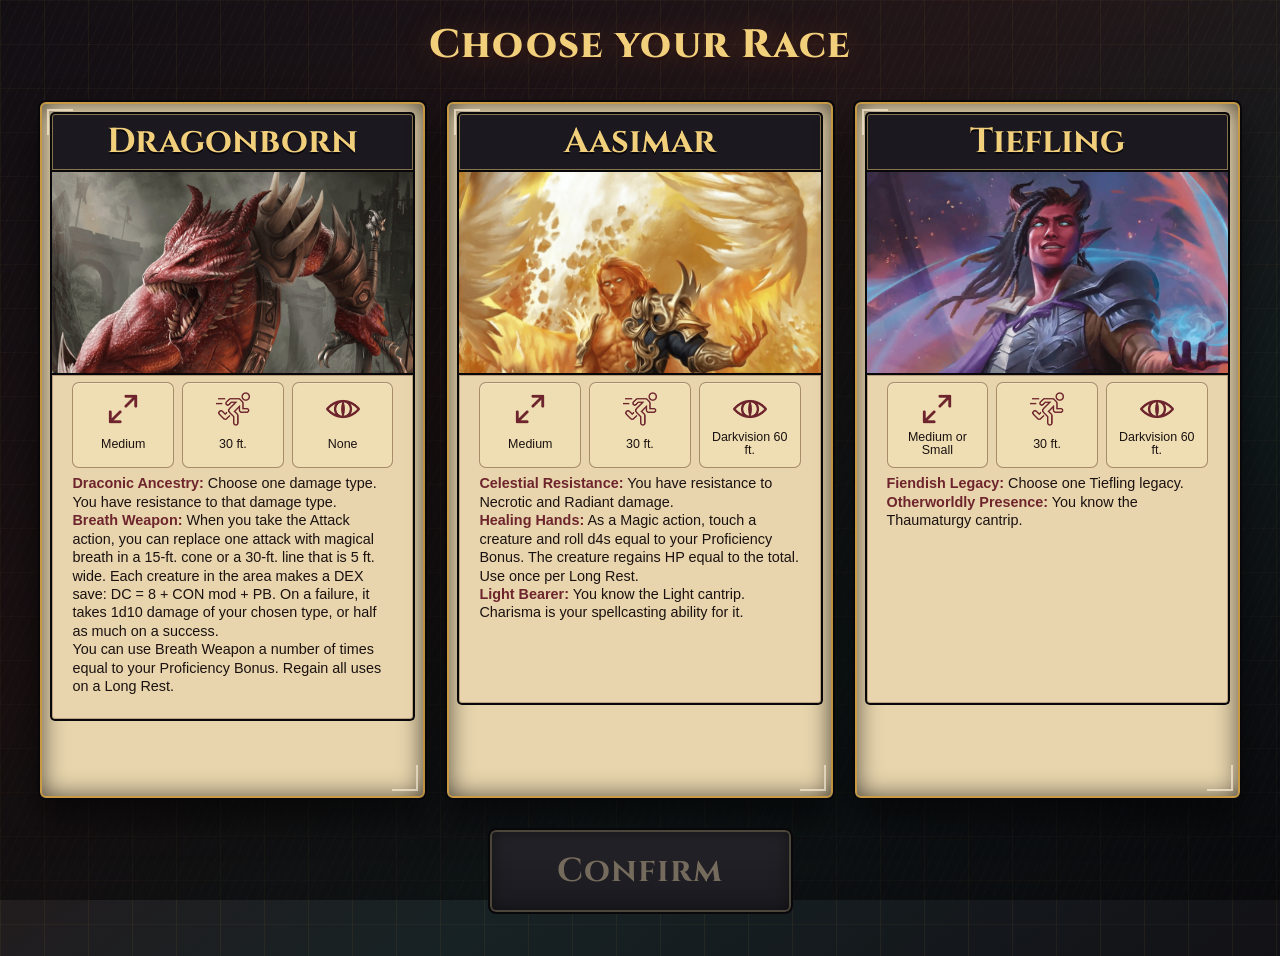
==== index.html @ 8d91b3d7 "Add multiplayer D&D app" ====
<!doctype html>
<html lang="en">
  <head>
    <meta charset="UTF-8" />
    <meta name="viewport" content="width=device-width, initial-scale=1.0" />
    <title>Avtizm 4 - DnD Roguelike</title>
    <link rel="stylesheet" href="styles.css?v=6" />
  </head>
  <body>
    <main class="app-shell">
      <section class="choice-screen" id="race-stage">
        <h1>Choose your Race</h1>
        <div class="card-grid race-grid" id="race-options" aria-live="polite"></div>
        <button class="confirm-button" type="button" id="confirm-race" disabled>Confirm</button>
      </section>

      <section class="choice-screen is-hidden" id="subrace-stage">
        <h1 id="subrace-title">Choose your Lineage</h1>
        <div class="card-grid subrace-grid" id="subrace-options" aria-live="polite"></div>
        <button class="confirm-button" type="button" id="confirm-subrace" disabled>Confirm</button>
      </section>

      <section class="choice-screen is-hidden" id="class-stage">
        <h1>Choose your Class</h1>
        <div class="card-grid class-grid" id="class-options" aria-live="polite"></div>
        <button class="confirm-button" type="button" id="confirm-class" disabled>Confirm</button>
      </section>

      <section class="choice-screen is-hidden" id="class-option-stage">
        <h1 id="class-option-title">Choose your Path</h1>
        <div class="card-grid subrace-grid" id="class-option-options" aria-live="polite"></div>
        <button class="confirm-button" type="button" id="confirm-class-option" disabled>Confirm</button>
      </section>

      <section class="choice-screen is-hidden" id="spell-stage">
        <h1 id="spell-title">Choose your Spell</h1>
        <div class="card-grid spell-grid" id="spell-options" aria-live="polite"></div>
        <button class="confirm-button" type="button" id="confirm-spell" disabled>Confirm</button>
      </section>

      <section class="choice-screen is-hidden" id="origin-feat-stage">
        <h1>Choose your Origin Feat</h1>
        <div class="card-grid subrace-grid" id="origin-feat-options" aria-live="polite"></div>
        <button class="confirm-button" type="button" id="confirm-origin-feat" disabled>Confirm</button>
      </section>

      <section class="choice-screen is-hidden" id="human-feat-stage">
        <h1>Choose your Human Feat</h1>
        <div class="card-grid subrace-grid" id="human-feat-options" aria-live="polite"></div>
        <button class="confirm-button" type="button" id="confirm-human-feat" disabled>Confirm</button>
      </section>

      <section class="choice-screen is-hidden" id="summary-stage">
        <h1 id="summary-title">Ready for the Dungeon</h1>
        <div class="summary-card" aria-label="Chosen character">
          <div class="summary-race">
            <strong id="summary-race-name"></strong>
            <img id="summary-race-image" alt="" />
            <p id="summary-race-description"></p>
          </div>
          <div class="summary-class">
            <strong id="summary-class-name"></strong>
            <img id="summary-class-icon" alt="" />
            <p id="summary-class-description"></p>
          </div>
        </div>
        <p id="summary-text"></p>
        <div class="summary-actions">
          <button class="confirm-button" type="button" id="reroll-button">Start over</button>
          <button class="confirm-button secondary" type="button" id="continue-button">Continue</button>
        </div>
      </section>
    </main>

    <script src="script.js?v=1"></script>
  </body>
</html>
---- styles.css ----
@import url("https://fonts.googleapis.com/css2?family=Alegreya+Sans:wght@500;700;800&family=Cinzel:wght@600;700;800&display=swap");

:root {
  color-scheme: dark;
  --void: #111015;
  --stone: #211f27;
  --iron: #3b3540;
  --brass: #c99a43;
  --brass-bright: #f1cf7b;
  --blood: #8c2f38;
  --ember: #d45f32;
  --teal: #3e8d88;
  --parchment: #e8d5ad;
  --parchment-deep: #c9aa72;
  --ink: #1a1110;
  --text: #f7ead2;
  --muted: #bfae91;
  --display-font: Cinzel, "Palatino Linotype", Georgia, serif;
  --body-font: Arial, Helvetica, sans-serif;
  font-family: var(--body-font);
}

* {
  box-sizing: border-box;
}

body {
  min-height: 100vh;
  margin: 0;
  color: var(--text);
  background:
    linear-gradient(90deg, rgba(201, 154, 67, 0.08) 1px, transparent 1px),
    linear-gradient(rgba(201, 154, 67, 0.05) 1px, transparent 1px),
    linear-gradient(145deg, #151116 0%, #27191b 38%, #172224 68%, #121116 100%);
  background-size:
    44px 44px,
    44px 44px,
    auto;
}

body::before {
  content: "";
  position: fixed;
  inset: 0;
  pointer-events: none;
  background:
    linear-gradient(180deg, rgba(0, 0, 0, 0.1), rgba(0, 0, 0, 0.46)),
    repeating-linear-gradient(
      115deg,
      rgba(255, 255, 255, 0.025) 0,
      rgba(255, 255, 255, 0.025) 1px,
      transparent 1px,
      transparent 9px
    );
}

button {
  color: inherit;
  font: inherit;
}

.app-shell {
  min-height: 100vh;
  display: grid;
  border: 0;
  box-shadow: none;
}

.choice-screen {
  position: relative;
  z-index: 1;
  min-height: calc(100vh - 16px);
  padding: 18px 3vw 42px;
  display: grid;
  grid-template-rows: auto auto auto;
  justify-items: center;
  gap: 28px;
}

.choice-screen.is-hidden {
  display: none;
}

h1 {
  margin: 0;
  color: var(--brass-bright);
  font-size: clamp(1.9rem, 3.1vw, 3.1rem);
  font-family: var(--display-font);
  font-weight: 800;
  letter-spacing: 0.03em;
  text-align: center;
  text-shadow:
    0 3px 0 #2a1111,
    0 0 28px rgba(212, 95, 50, 0.32);
}

.card-grid {
  width: min(100%, 1760px);
  align-self: center;
  display: grid;
  grid-template-columns: repeat(3, minmax(320px, 460px));
  justify-content: space-between;
  align-items: start;
  gap: 18px;
}

.class-grid {
  width: min(100%, 1760px);
  grid-template-columns: repeat(3, minmax(320px, 460px));
  gap: 18px;
}

.card-grid.has-two-cards {
  grid-template-columns: repeat(2, minmax(320px, 460px));
  justify-content: center;
  gap: 64px;
}

.card-grid.has-one-card {
  grid-template-columns: minmax(320px, 460px);
  justify-content: center;
}

.choice-card {
  position: relative;
  width: 100%;
  min-height: 700px;
  max-height: 700px;
  padding: 10px;
  border: 2px solid #08070a;
  border-radius: 8px;
  background: var(--parchment);
  box-shadow:
    0 20px 34px rgba(0, 0, 0, 0.52),
    inset 0 0 0 2px var(--brass),
    inset 0 0 26px rgba(0, 0, 0, 0.72);
  display: grid;
  grid-template-rows: auto auto 1fr;
  overflow: hidden;
  overscroll-behavior: contain;
  text-align: center;
  cursor: pointer;
  transform: translateY(0);
  transition:
    transform 160ms ease,
    box-shadow 160ms ease,
    border-color 160ms ease,
    filter 160ms ease;
}

.choice-card::-webkit-scrollbar {
  width: 0;
  height: 0;
}

.race-card {
  min-height: 700px;
}

.class-card {
  min-height: 700px;
  grid-template-rows: auto minmax(0, 1fr);
  align-self: stretch;
  overflow: visible;
}

.subrace-card {
  min-height: 700px;
  grid-template-rows: auto minmax(0, 1fr);
  --subrace-color: var(--brass-bright);
  --subrace-glow: rgba(241, 207, 123, 0.42);
}

.spell-card {
  min-height: 700px;
  grid-template-rows: auto auto minmax(0, 1fr);
  --spell-color: #8ed6f0;
  --spell-glow: rgba(142, 214, 240, 0.34);
}

.subrace-card .choice-name {
  color: var(--subrace-color);
  box-shadow: inset 0 0 0 1px var(--subrace-color);
}

.spell-card .choice-name {
  color: var(--spell-color);
  box-shadow: inset 0 0 0 1px var(--spell-color);
  font-size: clamp(1.35rem, 1.8vw, 1.9rem);
}

.subrace-card.is-selected,
.subrace-card.is-selected:hover,
.subrace-card.is-selected:focus-visible {
  box-shadow:
    0 34px 54px rgba(0, 0, 0, 0.68),
    0 0 0 4px var(--subrace-glow),
    0 0 34px var(--subrace-glow),
    inset 0 0 0 2px var(--subrace-color),
    inset 0 0 38px rgba(241, 207, 123, 0.1);
}

.spell-card.is-selected,
.spell-card.is-selected:hover,
.spell-card.is-selected:focus-visible {
  box-shadow:
    0 34px 54px rgba(0, 0, 0, 0.68),
    0 0 0 4px var(--spell-glow),
    0 0 34px var(--spell-glow),
    inset 0 0 0 2px var(--spell-color),
    inset 0 0 38px rgba(142, 214, 240, 0.1);
}

.subrace-card[data-name="black dragon"] {
  --subrace-color: #4b4b55;
}

.subrace-card[data-name="blue dragon"] {
  --subrace-color: #4f8ff0;
}

.subrace-card[data-name="brass dragon"] {
  --subrace-color: #d6a652;
}

.subrace-card[data-name="bronze dragon"] {
  --subrace-color: #b87943;
}

.subrace-card[data-name="copper dragon"] {
  --subrace-color: #c46a42;
}

.subrace-card[data-name="gold dragon"] {
  --subrace-color: #f0c85a;
}

.subrace-card[data-name="green dragon"] {
  --subrace-color: #5fb869;
}

.subrace-card[data-name="red dragon"] {
  --subrace-color: #e05243;
}

.subrace-card[data-name="silver dragon"] {
  --subrace-color: #c8d3de;
}

.subrace-card[data-name="white dragon"] {
  --subrace-color: #f2f0df;
}

.subrace-card[data-name="drow"],
.subrace-card[data-name="shadowmoor elf"] {
  --subrace-color: #9b8fda;
}

.subrace-card[data-name="high elf"],
.subrace-card[data-name="lorwyn elf"] {
  --subrace-color: #f0d879;
}

.subrace-card[data-name="wood elf"],
.subrace-card[data-name="forest gnome"] {
  --subrace-color: #78b66d;
}

.subrace-card[data-name="rock gnome"] {
  --subrace-color: #b8895f;
}

.subrace-card[data-name="cloud giant"] {
  --subrace-color: #a9d7ea;
}

.subrace-card[data-name="fire giant"] {
  --subrace-color: #e76539;
}

.subrace-card[data-name="frost giant"] {
  --subrace-color: #8ed6f0;
}

.subrace-card[data-name="hill giant"] {
  --subrace-color: #a78b54;
}

.subrace-card[data-name="stone giant"] {
  --subrace-color: #8e8f91;
}

.subrace-card[data-name="storm giant"] {
  --subrace-color: #7d8df0;
}

.subrace-card[data-name="abyssal"] {
  --subrace-color: #78b66d;
}

.subrace-card[data-name="chthonic"] {
  --subrace-color: #a18ac7;
}

.subrace-card[data-name="infernal"] {
  --subrace-color: #e05243;
}

.choice-card::before,
.choice-card::after {
  content: "";
  position: absolute;
  width: 24px;
  height: 24px;
  pointer-events: none;
  border-color: var(--brass-bright);
  opacity: 0.72;
}

.choice-card::before {
  top: 7px;
  left: 7px;
  border-top: 2px solid;
  border-left: 2px solid;
}

.choice-card::after {
  right: 7px;
  bottom: 7px;
  border-right: 2px solid;
  border-bottom: 2px solid;
}

.choice-card:hover,
.choice-card:focus-visible {
  outline: 0;
  transform: translateY(-8px);
  border-color: var(--brass-bright);
  filter: saturate(1.08);
  box-shadow:
    0 30px 48px rgba(0, 0, 0, 0.62),
    0 0 0 3px rgba(241, 207, 123, 0.26),
    inset 0 0 0 2px var(--brass-bright),
    inset 0 0 30px rgba(0, 0, 0, 0.62);
}

.choice-card.is-selected,
.choice-card.is-selected:hover,
.choice-card.is-selected:focus-visible {
  transform: translateY(-10px);
  border-color: var(--brass-bright);
  background: var(--parchment);
  box-shadow:
    0 34px 54px rgba(0, 0, 0, 0.68),
    0 0 0 4px rgba(241, 207, 123, 0.38),
    0 0 34px rgba(212, 95, 50, 0.34),
    inset 0 0 0 2px var(--brass-bright),
    inset 0 0 38px rgba(241, 207, 123, 0.12);
}

.choice-name {
  min-height: 58px;
  padding: 8px 12px 7px;
  border: 2px solid #08070a;
  border-bottom: 0;
  border-radius: 5px 5px 0 0;
  display: grid;
  place-items: center;
  color: var(--brass-bright);
  background: #1b1820;
  box-shadow: inset 0 0 0 1px rgba(241, 207, 123, 0.5);
  font-size: clamp(1.75rem, 2.7vw, 2.6rem);
  font-family: var(--display-font);
  font-weight: 700;
  line-height: 1;
  text-shadow: 0 2px 0 #09070a;
}

.class-card .choice-name {
  min-height: 50px;
  grid-template-columns: 1fr;
  justify-content: center;
  gap: 14px;
  padding: 6px 88px 6px 14px;
  border-bottom: 2px solid #08070a;
  background: #1b1820;
  color: var(--class-color, var(--brass-bright));
  font-size: clamp(1.45rem, 2.1vw, 2rem);
}

.class-icon-medallion {
  position: absolute;
  top: -20px;
  right: -20px;
  z-index: 2;
  width: 86px;
  height: 86px;
  border: 2px solid #08070a;
  border-radius: 50%;
  display: grid;
  place-items: center;
  background: #1b1820;
  box-shadow:
    0 12px 18px rgba(0, 0, 0, 0.46),
    inset 0 0 0 2px var(--class-color, var(--brass)),
    inset 0 0 18px rgba(0, 0, 0, 0.56);
}

.class-icon {
  width: 50px;
  height: 50px;
  display: block;
  background: var(--class-color, var(--brass-bright));
  filter: drop-shadow(0 5px 7px rgba(0, 0, 0, 0.55));
  mask: var(--class-icon-url) center / contain no-repeat;
  -webkit-mask: var(--class-icon-url) center / contain no-repeat;
}

.class-card[data-name="barbarian"] {
  --class-color: #e05243;
}

.class-card[data-name="bard"] {
  --class-color: #d86bea;
}

.class-card[data-name="cleric"] {
  --class-color: #f0d879;
}

.class-card[data-name="druid"] {
  --class-color: #74b56b;
}

.class-card[data-name="fighter"] {
  --class-color: #c98f5a;
}

.class-card[data-name="monk"] {
  --class-color: #7ec7d9;
}

.class-card[data-name="paladin"] {
  --class-color: #f3bd55;
}

.class-card[data-name="ranger"] {
  --class-color: #6fa85f;
}

.class-card[data-name="rogue"] {
  --class-color: #9b8fba;
}

.class-card[data-name="sorcerer"] {
  --class-color: #e26a6a;
}

.class-card[data-name="warlock"] {
  --class-color: #b06be8;
}

.class-card[data-name="wizard"] {
  --class-color: #68a8f0;
}

.class-card .choice-name span {
  min-width: 0;
}

.choice-image {
  width: 100%;
  aspect-ratio: 16 / 9;
  margin: 0;
  border: 2px solid #08070a;
  display: grid;
  place-items: center;
  overflow: hidden;
  background: #08090d;
  box-shadow: inset 0 0 0 1px rgba(232, 213, 173, 0.22);
}

.choice-card img {
  width: 100%;
  height: 100%;
  display: block;
  object-fit: contain;
}

.race-card img {
  background: #08090d;
}

.choice-description {
  min-height: 0;
  margin: 0;
  padding: 28px 20px 22px;
  border: 2px solid #08070a;
  border-top: 0;
  border-radius: 0 0 5px 5px;
  display: grid;
  place-items: start center;
  color: var(--ink);
  background: var(--parchment);
  box-shadow: inset 0 0 0 1px rgba(88, 48, 27, 0.32);
  font-family: var(--body-font);
  font-size: clamp(1.25rem, 1.75vw, 1.68rem);
  font-weight: 400;
  line-height: 1.24;
  overflow-y: auto;
  scrollbar-width: none;
  overscroll-behavior: contain;
}

.choice-description::-webkit-scrollbar {
  width: 0;
  height: 0;
}

.feature-list {
  list-style: none;
  justify-content: start;
  gap: 8px;
  padding: 18px 0 0;
  text-align: left;
}

.feature-list li {
  position: relative;
  padding-left: 0;
}

.feature-list li::before {
  content: none;
}

.race-feature-list {
  min-height: auto;
  align-content: start;
  place-items: stretch;
  font-size: clamp(0.9rem, 0.95vw, 1.06rem);
  line-height: 1.28;
}

.race-feature-list li {
  border-bottom: 0;
  padding-bottom: 0;
}

.race-feature-list li:last-child {
  border-bottom: 0;
  padding-bottom: 0;
}

.class-card .choice-description {
  min-height: 0;
  border-top: 0;
  padding: 14px 16px 18px;
  overflow-y: auto;
  align-content: start;
  place-items: stretch;
  font-size: clamp(0.98rem, 1vw, 1.12rem);
  line-height: 1.28;
}

.subrace-feature-list {
  list-style: none;
  margin: 0;
  min-height: 0;
  padding: 18px 16px;
  align-content: start;
  place-items: stretch;
  gap: 10px;
  text-align: left;
  font-size: clamp(1rem, 1.05vw, 1.18rem);
  line-height: 1.28;
}

.spell-feature-list {
  list-style: none;
  min-height: 0;
  margin: 0;
  padding: 18px;
  align-content: start;
  place-items: stretch;
  gap: 6px;
  text-align: left;
  font-size: clamp(1.05rem, 1.15vw, 1.24rem);
  line-height: 1.3;
}

.spell-feature-list li {
  padding: 0;
}

.spell-feature-list li:nth-child(6) {
  margin-top: 8px;
}

.subrace-feature-list li {
  padding: 0;
}

.class-sheet {
  width: 100%;
  display: grid;
  grid-template-rows: auto auto auto;
  gap: 10px;
  place-items: stretch;
  align-content: start;
}

.race-sheet {
  width: 100%;
  display: grid;
  grid-template-rows: auto auto;
  gap: 6px;
  min-height: 330px;
  place-items: stretch;
  align-content: start;
  padding-top: 7px;
  padding-bottom: 9px;
}

.class-meta-row {
  width: 100%;
  display: grid;
  grid-template-columns: 0.82fr 1.18fr 1fr;
  gap: 8px;
  align-items: stretch;
}

.race-meta-row {
  grid-template-columns: repeat(3, minmax(0, 1fr));
}

.class-meta {
  min-width: 0;
  width: 100%;
  height: 86px;
  min-height: 86px;
  padding: 8px 6px;
  border: 1px solid rgba(88, 48, 27, 0.48);
  border-radius: 7px;
  display: grid;
  grid-template-rows: 36px 1fr;
  place-items: center;
  gap: 2px;
  background: rgba(255, 243, 196, 0.3);
  box-shadow: inset 0 1px 0 rgba(255, 255, 255, 0.24);
}

.race-sheet .race-feature-list {
  margin-top: 0;
  padding-top: 0;
}

.class-meta strong {
  max-width: 100%;
  min-height: 28px;
  display: grid;
  place-items: center;
  color: var(--ink);
  font-family: var(--body-font);
  font-size: clamp(0.78rem, 0.82vw, 0.92rem);
  font-weight: 400;
  line-height: 1.08;
  text-align: center;
}

.meta-icon {
  width: 34px;
  height: 34px;
  display: block;
  background: #6e242c;
  mask: var(--icon-url) center / contain no-repeat;
  -webkit-mask: var(--icon-url) center / contain no-repeat;
}

.choice-card .meta-icon {
  width: 34px;
  height: 34px;
}

.class-stats {
  margin: 0;
  padding: 8px 12px;
  border: 1px solid rgba(88, 48, 27, 0.45);
  border-radius: 7px;
  color: #6e242c;
  background: rgba(255, 243, 196, 0.42);
  font-family: var(--body-font);
  font-size: 0.98rem;
  font-weight: 400;
  text-align: center;
}

.class-feature-list {
  list-style: none;
  margin: 0;
  padding: 2px 0 0;
  gap: 8px;
  display: grid;
  text-align: left;
}

.class-feature-list li {
  padding: 0;
  border: 0;
  border-radius: 0;
  background: transparent;
  box-shadow: none;
}

.feature-label {
  color: #6e242c;
  font-family: var(--body-font);
  font-weight: 700;
}

.class-feature-list li::before {
  content: none;
}

.confirm-button {
  position: relative;
  min-width: 305px;
  min-height: 86px;
  padding: 12px 34px;
  border: 2px solid #08070a;
  border-radius: 8px;
  color: var(--brass-bright);
  background:
    linear-gradient(180deg, rgba(241, 207, 123, 0.18), transparent 52%),
    linear-gradient(90deg, #5b2028, #25202b 48%, #173839);
  box-shadow:
    0 16px 28px rgba(0, 0, 0, 0.42),
    inset 0 0 0 2px var(--brass),
    inset 0 0 22px rgba(0, 0, 0, 0.5);
  cursor: pointer;
  font-size: clamp(1.85rem, 2.6vw, 2.65rem);
  font-family: var(--display-font);
  font-weight: 700;
  letter-spacing: 0.03em;
  text-shadow: 0 2px 0 #08070a;
}

.confirm-button:hover:not(:disabled),
.confirm-button:focus-visible:not(:disabled) {
  outline: 0;
  color: #fff1bf;
  transform: translateY(-2px);
  box-shadow:
    0 20px 34px rgba(0, 0, 0, 0.5),
    0 0 0 3px rgba(241, 207, 123, 0.24),
    inset 0 0 0 2px var(--brass-bright),
    inset 0 0 24px rgba(241, 207, 123, 0.13);
}

.confirm-button:disabled {
  color: #756b5d;
  background:
    linear-gradient(180deg, rgba(255, 255, 255, 0.04), transparent),
    #1b1a20;
  box-shadow:
    inset 0 0 0 2px #4c4539,
    inset 0 0 18px rgba(0, 0, 0, 0.52);
  cursor: not-allowed;
  text-shadow: none;
}

.summary-card {
  width: min(100%, 760px);
  padding: 10px;
  border: 2px solid #08070a;
  border-radius: 8px;
  background: linear-gradient(145deg, #3b2830, #14171c 54%, #16302f);
  box-shadow:
    0 22px 42px rgba(0, 0, 0, 0.58),
    inset 0 0 0 2px var(--brass);
  display: grid;
  grid-template-columns: 1fr 1fr;
  gap: 10px;
}

.summary-card > div {
  overflow: hidden;
  border: 2px solid #08070a;
  border-radius: 5px;
  display: grid;
  grid-template-rows: auto 180px 1fr;
  text-align: center;
  background: var(--parchment);
}

.summary-card strong {
  padding: 12px;
  color: var(--brass-bright);
  background: linear-gradient(180deg, #33232c, #15131a);
  font-size: 2rem;
  font-weight: 700;
  text-shadow: 0 2px 0 #08070a;
}

.summary-card img {
  width: 100%;
  height: 180px;
  object-fit: contain;
  border-top: 2px solid #08070a;
  border-bottom: 2px solid #08070a;
  background: #0b0b0f;
}

.summary-class img {
  padding: 30px;
  object-fit: contain;
}

.summary-card p,
#summary-text {
  margin: 0;
  padding: 18px;
  color: var(--ink);
  font-family: var(--body-font);
  font-size: 1.18rem;
  font-weight: 400;
  line-height: 1.35;
  text-align: center;
}

#summary-text {
  width: min(100%, 760px);
  color: var(--text);
  text-shadow: 0 1px 0 #08070a;
}

.summary-actions {
  display: flex;
  flex-wrap: wrap;
  gap: 24px;
  justify-content: center;
}

.summary-actions .confirm-button {
  min-width: 250px;
  min-height: 82px;
  font-size: 2rem;
}

.confirm-button.secondary {
  background:
    linear-gradient(180deg, rgba(241, 207, 123, 0.16), transparent 52%),
    linear-gradient(90deg, #173839, #25202b 52%, #5b2028);
}

@media (max-width: 1040px) {
  .choice-screen {
    padding-inline: 4vw;
  }

  .card-grid {
    grid-template-columns: repeat(3, minmax(190px, 1fr));
    gap: 14px;
  }

  .choice-name {
    min-height: 52px;
    font-size: 1.85rem;
  }

  .choice-description {
    min-height: 230px;
    padding-inline: 16px;
    font-size: 1.12rem;
  }

  .class-card .choice-name {
    grid-template-columns: 1fr;
    gap: 6px;
    font-size: 1.75rem;
  }

  .class-icon {
    width: 34px;
    height: 34px;
  }
}

@media (max-width: 760px) {
  .app-shell {
    border-width: 5px;
  }

  .choice-screen {
    min-height: calc(100vh - 10px);
    padding: 26px 18px 36px;
  }

  .card-grid {
    grid-template-columns: minmax(0, 340px);
    justify-content: center;
    gap: 24px;
  }

  .card-grid.has-two-cards,
  .card-grid.has-one-card {
    grid-template-columns: minmax(0, 340px);
    gap: 24px;
  }

  .choice-card {
    min-height: 410px;
    max-height: min(700px, calc(100vh - 150px));
  }

  .choice-description {
    min-height: 0;
  }

  .confirm-button {
    min-width: min(100%, 305px);
    min-height: 82px;
  }

  .summary-card {
    grid-template-columns: 1fr;
  }
}
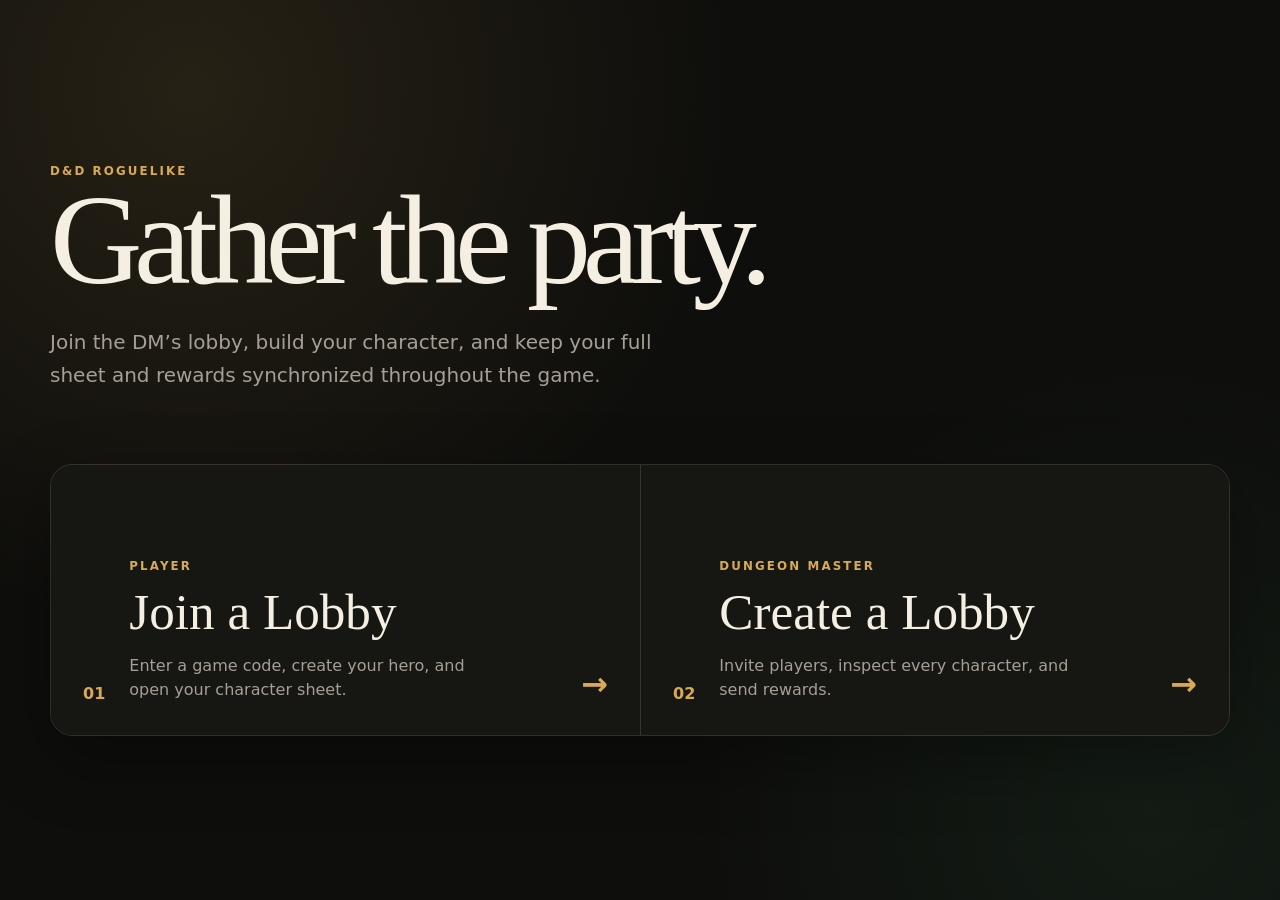
==== commit 5a4d8465: "Focus multiplayer on characters and rewards" ====
--- a/index.html
+++ b/index.html
@@ -3,75 +3,41 @@
   <head>
     <meta charset="UTF-8" />
     <meta name="viewport" content="width=device-width, initial-scale=1.0" />
-    <title>Avtizm 4 - DnD Roguelike</title>
-    <link rel="stylesheet" href="styles.css?v=6" />
+    <title>Party Lobby - DnD Roguelike</title>
+    <link rel="stylesheet" href="lobby.css?v=1" />
   </head>
-  <body>
-    <main class="app-shell">
-      <section class="choice-screen" id="race-stage">
-        <h1>Choose your Race</h1>
-        <div class="card-grid race-grid" id="race-options" aria-live="polite"></div>
-        <button class="confirm-button" type="button" id="confirm-race" disabled>Confirm</button>
+  <body class="landing-page">
+    <main class="landing-shell">
+      <section class="landing-copy">
+        <p class="eyebrow">D&amp;D Roguelike</p>
+        <h1>Gather the party.</h1>
+        <p>
+          Join the DM’s lobby, build your character, and keep your full sheet and
+          rewards synchronized throughout the game.
+        </p>
       </section>
 
-      <section class="choice-screen is-hidden" id="subrace-stage">
-        <h1 id="subrace-title">Choose your Lineage</h1>
-        <div class="card-grid subrace-grid" id="subrace-options" aria-live="polite"></div>
-        <button class="confirm-button" type="button" id="confirm-subrace" disabled>Confirm</button>
-      </section>
+      <section class="role-grid" aria-label="Choose how to enter">
+        <a class="role-card player-card" href="player-lobby.html">
+          <span class="role-number">01</span>
+          <div>
+            <p class="eyebrow">Player</p>
+            <h2>Join a Lobby</h2>
+            <p>Enter a game code, create your hero, and open your character sheet.</p>
+          </div>
+          <span class="role-arrow" aria-hidden="true">→</span>
+        </a>
 
-      <section class="choice-screen is-hidden" id="class-stage">
-        <h1>Choose your Class</h1>
-        <div class="card-grid class-grid" id="class-options" aria-live="polite"></div>
-        <button class="confirm-button" type="button" id="confirm-class" disabled>Confirm</button>
-      </section>
-
-      <section class="choice-screen is-hidden" id="class-option-stage">
-        <h1 id="class-option-title">Choose your Path</h1>
-        <div class="card-grid subrace-grid" id="class-option-options" aria-live="polite"></div>
-        <button class="confirm-button" type="button" id="confirm-class-option" disabled>Confirm</button>
-      </section>
-
-      <section class="choice-screen is-hidden" id="spell-stage">
-        <h1 id="spell-title">Choose your Spell</h1>
-        <div class="card-grid spell-grid" id="spell-options" aria-live="polite"></div>
-        <button class="confirm-button" type="button" id="confirm-spell" disabled>Confirm</button>
-      </section>
-
-      <section class="choice-screen is-hidden" id="origin-feat-stage">
-        <h1>Choose your Origin Feat</h1>
-        <div class="card-grid subrace-grid" id="origin-feat-options" aria-live="polite"></div>
-        <button class="confirm-button" type="button" id="confirm-origin-feat" disabled>Confirm</button>
-      </section>
-
-      <section class="choice-screen is-hidden" id="human-feat-stage">
-        <h1>Choose your Human Feat</h1>
-        <div class="card-grid subrace-grid" id="human-feat-options" aria-live="polite"></div>
-        <button class="confirm-button" type="button" id="confirm-human-feat" disabled>Confirm</button>
-      </section>
-
-      <section class="choice-screen is-hidden" id="summary-stage">
-        <h1 id="summary-title">Ready for the Dungeon</h1>
-        <div class="summary-card" aria-label="Chosen character">
-          <div class="summary-race">
-            <strong id="summary-race-name"></strong>
-            <img id="summary-race-image" alt="" />
-            <p id="summary-race-description"></p>
+        <a class="role-card dm-card" href="dm-lobby.html">
+          <span class="role-number">02</span>
+          <div>
+            <p class="eyebrow">Dungeon Master</p>
+            <h2>Create a Lobby</h2>
+            <p>Invite players, inspect every character, and send rewards.</p>
           </div>
-          <div class="summary-class">
-            <strong id="summary-class-name"></strong>
-            <img id="summary-class-icon" alt="" />
-            <p id="summary-class-description"></p>
-          </div>
-        </div>
-        <p id="summary-text"></p>
-        <div class="summary-actions">
-          <button class="confirm-button" type="button" id="reroll-button">Start over</button>
-          <button class="confirm-button secondary" type="button" id="continue-button">Continue</button>
-        </div>
+          <span class="role-arrow" aria-hidden="true">→</span>
+        </a>
       </section>
     </main>
-
-    <script src="script.js?v=1"></script>
   </body>
 </html>
--- a/lobby.css
+++ b/lobby.css
@@ -0,0 +1,607 @@
+:root {
+  color-scheme: dark;
+  --ink: #f5efe3;
+  --muted: #a69f95;
+  --panel: #171714;
+  --panel-raised: #201f1a;
+  --line: rgba(245, 239, 227, 0.14);
+  --gold: #d8aa57;
+  --gold-bright: #f1cc7b;
+  --green: #5bd18b;
+  --red: #dc6b6b;
+  --shadow: 0 24px 70px rgba(0, 0, 0, 0.32);
+  font-family: Inter, ui-sans-serif, system-ui, -apple-system, BlinkMacSystemFont, "Segoe UI", sans-serif;
+}
+
+* {
+  box-sizing: border-box;
+}
+
+body {
+  min-height: 100vh;
+  margin: 0;
+  color: var(--ink);
+  background:
+    radial-gradient(circle at 15% 10%, rgba(216, 170, 87, 0.12), transparent 34rem),
+    radial-gradient(circle at 90% 90%, rgba(91, 209, 139, 0.07), transparent 30rem),
+    #0e0e0c;
+}
+
+button,
+input {
+  font: inherit;
+}
+
+a {
+  color: inherit;
+}
+
+.eyebrow {
+  margin: 0 0 0.55rem;
+  color: var(--gold);
+  font-size: 0.74rem;
+  font-weight: 800;
+  letter-spacing: 0.18em;
+  text-transform: uppercase;
+}
+
+.landing-shell {
+  width: min(1180px, calc(100% - 3rem));
+  min-height: 100vh;
+  margin: 0 auto;
+  padding: clamp(4rem, 10vh, 8rem) 0;
+  display: grid;
+  align-content: center;
+  gap: clamp(3rem, 8vh, 6rem);
+}
+
+.landing-copy {
+  max-width: 800px;
+}
+
+.landing-copy h1 {
+  margin: 0;
+  max-width: 760px;
+  font-family: Georgia, "Times New Roman", serif;
+  font-size: clamp(3.5rem, 10vw, 8.5rem);
+  font-weight: 500;
+  letter-spacing: -0.065em;
+  line-height: 0.84;
+}
+
+.landing-copy > p:last-child {
+  max-width: 650px;
+  margin: 2rem 0 0;
+  color: var(--muted);
+  font-size: clamp(1rem, 2vw, 1.25rem);
+  line-height: 1.65;
+}
+
+.role-grid {
+  display: grid;
+  grid-template-columns: repeat(2, minmax(0, 1fr));
+  border: 1px solid var(--line);
+  border-radius: 1.4rem;
+  overflow: hidden;
+  box-shadow: var(--shadow);
+}
+
+.role-card {
+  min-height: 270px;
+  padding: 2rem;
+  display: grid;
+  grid-template-columns: auto 1fr auto;
+  align-items: end;
+  gap: 1.5rem;
+  color: var(--ink);
+  background: rgba(23, 23, 20, 0.88);
+  text-decoration: none;
+  transition: background 160ms ease, transform 160ms ease;
+}
+
+.role-card + .role-card {
+  border-left: 1px solid var(--line);
+}
+
+.role-card:hover,
+.role-card:focus-visible {
+  background: var(--panel-raised);
+}
+
+.role-card h2 {
+  margin: 0;
+  font-family: Georgia, "Times New Roman", serif;
+  font-size: clamp(2rem, 4vw, 3.5rem);
+  font-weight: 500;
+}
+
+.role-card div > p:last-child {
+  max-width: 360px;
+  margin: 0.8rem 0 0;
+  color: var(--muted);
+  line-height: 1.55;
+}
+
+.role-number,
+.role-arrow {
+  color: var(--gold);
+  font-weight: 800;
+}
+
+.role-arrow {
+  font-size: 2rem;
+}
+
+.lobby-app {
+  width: min(1260px, calc(100% - 3rem));
+  margin: 0 auto;
+  padding: 2rem 0 5rem;
+}
+
+.lobby-header {
+  min-height: 96px;
+  display: flex;
+  align-items: center;
+  justify-content: space-between;
+  gap: 2rem;
+  border-bottom: 1px solid var(--line);
+}
+
+.lobby-header h1 {
+  margin: 0;
+  font-family: Georgia, "Times New Roman", serif;
+  font-size: clamp(2rem, 4vw, 3.3rem);
+  font-weight: 500;
+}
+
+.lobby-nav a {
+  padding: 0.7rem 1rem;
+  border: 1px solid var(--line);
+  border-radius: 999px;
+  color: var(--muted);
+  text-decoration: none;
+}
+
+.lobby-nav a:hover {
+  color: var(--ink);
+  border-color: rgba(216, 170, 87, 0.5);
+}
+
+.multiplayer-bar {
+  --ink: #f5efe3;
+  --muted: #a69f95;
+  --panel: #171714;
+  --line: rgba(245, 239, 227, 0.14);
+  --gold: #d8aa57;
+  --gold-bright: #f1cc7b;
+  --green: #5bd18b;
+  --red: #dc6b6b;
+  margin: 1.5rem 0 2rem;
+  padding: 1.1rem;
+  border: 1px solid var(--line);
+  border-radius: 1rem;
+  background: rgba(23, 23, 20, 0.92);
+  box-shadow: var(--shadow);
+}
+
+.multiplayer-form,
+.multiplayer-connected {
+  display: flex;
+  align-items: end;
+  gap: 1rem;
+  flex-wrap: wrap;
+}
+
+.multiplayer-summary {
+  min-width: 230px;
+  margin-right: auto;
+  display: flex;
+  align-items: center;
+  gap: 0.8rem;
+}
+
+.multiplayer-summary div,
+.multiplayer-summary strong,
+.multiplayer-summary small {
+  display: block;
+}
+
+.multiplayer-summary small,
+.multiplayer-members small {
+  margin-top: 0.25rem;
+  color: var(--muted);
+}
+
+.connection-dot {
+  width: 0.72rem;
+  height: 0.72rem;
+  flex: 0 0 auto;
+  border-radius: 50%;
+  background: var(--muted);
+  box-shadow: 0 0 0 5px rgba(166, 159, 149, 0.08);
+}
+
+.connection-dot.is-online {
+  background: var(--green);
+  box-shadow: 0 0 0 5px rgba(91, 209, 139, 0.1);
+}
+
+.connection-dot.is-offline {
+  background: var(--red);
+}
+
+.multiplayer-form label {
+  display: grid;
+  gap: 0.4rem;
+  color: var(--muted);
+  font-size: 0.76rem;
+  font-weight: 700;
+  letter-spacing: 0.08em;
+  text-transform: uppercase;
+}
+
+.multiplayer-form input {
+  width: min(210px, 72vw);
+  padding: 0.78rem 0.9rem;
+  border: 1px solid var(--line);
+  border-radius: 0.65rem;
+  outline: none;
+  color: var(--ink);
+  background: #0f0f0d;
+}
+
+.multiplayer-form input:focus {
+  border-color: var(--gold);
+  box-shadow: 0 0 0 3px rgba(216, 170, 87, 0.12);
+}
+
+.multiplayer-form .join-code-input {
+  width: 9rem;
+  letter-spacing: 0.2em;
+  text-transform: uppercase;
+}
+
+.multiplayer-form button,
+.multiplayer-connected button,
+.lobby-button,
+.reward-grant-buttons button {
+  min-height: 43px;
+  padding: 0.72rem 1rem;
+  border: 1px solid var(--gold);
+  border-radius: 0.65rem;
+  color: #17120a;
+  background: var(--gold);
+  cursor: pointer;
+  font-weight: 800;
+}
+
+.multiplayer-form button:hover,
+.multiplayer-connected button:hover,
+.lobby-button:hover,
+.reward-grant-buttons button:hover {
+  background: var(--gold-bright);
+}
+
+.multiplayer-form button:disabled,
+.reward-grant-buttons button:disabled {
+  cursor: wait;
+  opacity: 0.55;
+}
+
+.multiplayer-connected .secondary-button {
+  border-color: var(--line);
+  color: var(--muted);
+  background: transparent;
+}
+
+.join-code-copy {
+  display: grid;
+  gap: 0.1rem;
+}
+
+.join-code-copy span {
+  font-size: 0.68rem;
+  letter-spacing: 0.08em;
+  text-transform: uppercase;
+}
+
+.join-code-copy strong {
+  font-size: 1.1rem;
+  letter-spacing: 0.16em;
+}
+
+.multiplayer-members {
+  display: flex;
+  gap: 0.45rem;
+  flex-wrap: wrap;
+}
+
+.multiplayer-member {
+  padding: 0.45rem 0.65rem;
+  border: 1px solid var(--line);
+  border-radius: 999px;
+  color: var(--muted);
+  font-size: 0.82rem;
+}
+
+.multiplayer-error {
+  margin: 0.8rem 0 0;
+  color: #ff9999;
+}
+
+.lobby-steps {
+  margin: 3rem 0;
+  display: grid;
+  grid-template-columns: repeat(3, minmax(0, 1fr));
+  border: 1px solid var(--line);
+  border-radius: 1rem;
+  overflow: hidden;
+}
+
+.lobby-steps article {
+  min-height: 145px;
+  padding: 1.4rem;
+  display: flex;
+  gap: 1rem;
+  background: rgba(23, 23, 20, 0.72);
+}
+
+.lobby-steps article + article {
+  border-left: 1px solid var(--line);
+}
+
+.lobby-steps article > span {
+  color: var(--gold);
+  font-weight: 800;
+}
+
+.lobby-steps strong {
+  display: block;
+  font-size: 1.02rem;
+}
+
+.lobby-steps p,
+.lobby-focus-card > p:last-child,
+.dm-overview p,
+.empty-roster p {
+  margin: 0.55rem 0 0;
+  color: var(--muted);
+  line-height: 1.55;
+}
+
+.lobby-focus-card {
+  min-height: 230px;
+  padding: clamp(1.5rem, 4vw, 3rem);
+  display: grid;
+  align-content: center;
+  justify-items: start;
+  border: 1px solid rgba(216, 170, 87, 0.3);
+  border-radius: 1rem;
+  background:
+    linear-gradient(120deg, rgba(216, 170, 87, 0.09), transparent 45%),
+    var(--panel);
+}
+
+.lobby-focus-card h2,
+.dm-overview h2,
+.empty-roster h2 {
+  margin: 0;
+  font-family: Georgia, "Times New Roman", serif;
+  font-size: clamp(1.8rem, 4vw, 3rem);
+  font-weight: 500;
+}
+
+.lobby-actions {
+  margin-top: 1.5rem;
+  display: flex;
+  gap: 0.75rem;
+  flex-wrap: wrap;
+}
+
+.lobby-button {
+  display: inline-flex;
+  align-items: center;
+  text-decoration: none;
+}
+
+.lobby-button.secondary {
+  border-color: var(--line);
+  color: var(--ink);
+  background: transparent;
+}
+
+.dm-overview {
+  margin: 3rem 0 1.5rem;
+  display: flex;
+  align-items: end;
+  justify-content: space-between;
+  gap: 2rem;
+}
+
+.roster-count {
+  padding: 0.7rem 1rem;
+  border: 1px solid var(--line);
+  border-radius: 999px;
+  color: var(--muted);
+}
+
+.dm-roster {
+  display: grid;
+  grid-template-columns: repeat(auto-fit, minmax(330px, 1fr));
+  gap: 1rem;
+}
+
+.empty-roster {
+  grid-column: 1 / -1;
+  min-height: 260px;
+  padding: 2rem;
+  display: grid;
+  align-content: center;
+  justify-items: center;
+  text-align: center;
+  border: 1px dashed var(--line);
+  border-radius: 1rem;
+}
+
+.roster-card {
+  padding: 1.4rem;
+  display: grid;
+  gap: 1.25rem;
+  border: 1px solid var(--line);
+  border-radius: 1rem;
+  background: var(--panel);
+  box-shadow: 0 15px 40px rgba(0, 0, 0, 0.18);
+}
+
+.roster-card-header {
+  display: flex;
+  align-items: center;
+  justify-content: space-between;
+  gap: 1rem;
+}
+
+.roster-card-header h3 {
+  margin: 0;
+  font-family: Georgia, "Times New Roman", serif;
+  font-size: 1.6rem;
+  font-weight: 500;
+}
+
+.roster-card-header p {
+  margin: 0.3rem 0 0;
+  color: var(--muted);
+}
+
+.status-pill {
+  padding: 0.35rem 0.55rem;
+  border-radius: 999px;
+  color: var(--green);
+  background: rgba(91, 209, 139, 0.1);
+  font-size: 0.72rem;
+  font-weight: 800;
+  text-transform: uppercase;
+}
+
+.status-pill.waiting {
+  color: var(--gold);
+  background: rgba(216, 170, 87, 0.1);
+}
+
+.character-metrics {
+  display: grid;
+  grid-template-columns: repeat(4, minmax(0, 1fr));
+  gap: 0.55rem;
+}
+
+.character-metric {
+  min-width: 0;
+  padding: 0.75rem;
+  border: 1px solid var(--line);
+  border-radius: 0.7rem;
+  background: #11110f;
+}
+
+.character-metric span,
+.roster-section-title {
+  display: block;
+  color: var(--muted);
+  font-size: 0.68rem;
+  font-weight: 800;
+  letter-spacing: 0.08em;
+  text-transform: uppercase;
+}
+
+.character-metric strong {
+  margin-top: 0.28rem;
+  display: block;
+  overflow: hidden;
+  text-overflow: ellipsis;
+  white-space: nowrap;
+}
+
+.ability-strip {
+  display: grid;
+  grid-template-columns: repeat(6, minmax(0, 1fr));
+  gap: 0.35rem;
+}
+
+.ability-strip div {
+  padding: 0.55rem 0.25rem;
+  border-radius: 0.55rem;
+  text-align: center;
+  background: #11110f;
+}
+
+.ability-strip span,
+.ability-strip strong {
+  display: block;
+}
+
+.ability-strip span {
+  color: var(--muted);
+  font-size: 0.65rem;
+}
+
+.ability-strip strong {
+  margin-top: 0.18rem;
+}
+
+.reward-grant-buttons {
+  margin-top: 0.6rem;
+  display: flex;
+  gap: 0.45rem;
+  flex-wrap: wrap;
+}
+
+.reward-grant-buttons button {
+  min-height: 36px;
+  padding: 0.55rem 0.7rem;
+  font-size: 0.78rem;
+}
+
+.reward-grant-buttons button[data-reward-type="common"] {
+  border-color: var(--line);
+  color: var(--ink);
+  background: #2b2a25;
+}
+
+.roster-note {
+  margin: 0;
+  color: var(--muted);
+  line-height: 1.5;
+}
+
+@media (max-width: 800px) {
+  .role-grid,
+  .lobby-steps {
+    grid-template-columns: 1fr;
+  }
+
+  .role-card + .role-card,
+  .lobby-steps article + article {
+    border-top: 1px solid var(--line);
+    border-left: 0;
+  }
+
+  .multiplayer-form,
+  .multiplayer-connected {
+    align-items: stretch;
+  }
+
+  .multiplayer-summary {
+    width: 100%;
+  }
+
+  .multiplayer-form label,
+  .multiplayer-form input {
+    width: 100%;
+  }
+
+  .character-metrics {
+    grid-template-columns: repeat(2, minmax(0, 1fr));
+  }
+
+  .ability-strip {
+    grid-template-columns: repeat(3, minmax(0, 1fr));
+  }
+}
